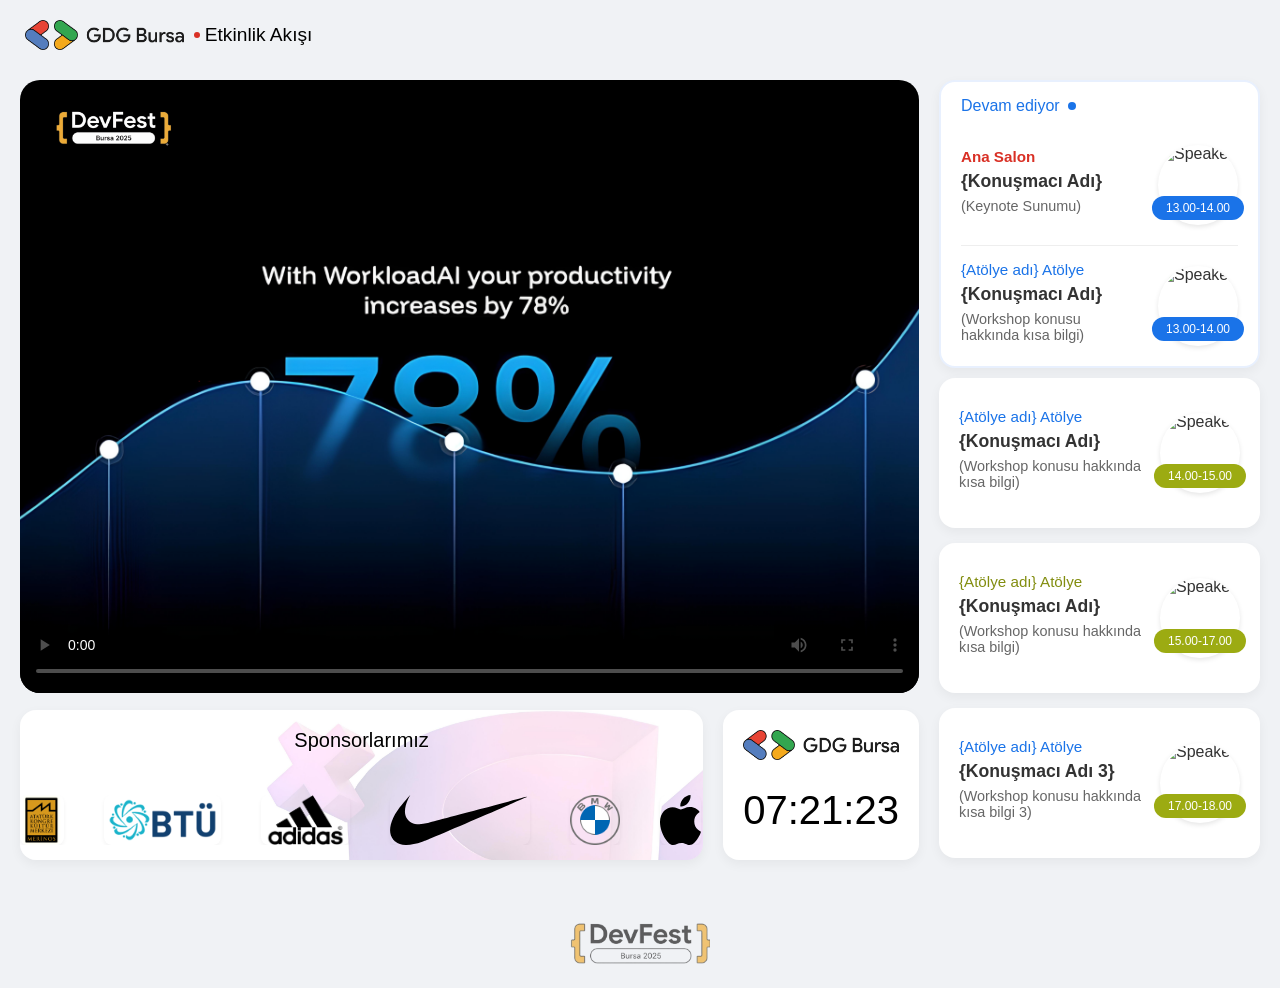
==== frontend/index.html @ c72bbcfe "rate limiter eklendi" ====
<!DOCTYPE html>
<html lang="tr">
<head>
    <meta charset="UTF-8">
    <meta name="viewport" content="width=device-width, initial-scale=1.0">
    <title>DevFest Bursa Dashboard 2025 - Mobil Optimize</title>
    
    <style>
        /* =======================================================
           1. GENEL STİLLER (RESET & FONT)
           ======================================================= */
        * {
            box-sizing: border-box;
            margin: 0;
            padding: 0;
        }

        body {
            background-color: #f0f2f5;
            /* Google Fontlarına benzeyen bir yığın */
            font-family: 'Google Sans', 'Product Sans', 'Roboto', sans-serif; 
            color: #333;
            padding: 20px;
            display: flex;
            justify-content: center;
        }

        .dashboard-container {
            width: 100%;
            max-width: 1400px;
            display: flex;
            flex-direction: column;
            gap: 20px;
        }

        .card {
            background-color: #ffffff;
            border-radius: 16px;
            padding: 20px;
            box-shadow: 0 4px 12px rgba(0, 0, 0, 0.05);
        }

        /* =======================================================
           2. MOBİL BAŞLIK VE ALT BİLGİ 
           ======================================================= */
        .mobile-header, .mobile-footer {
            /* MASAÜSTÜ GÖRÜNÜMDE GİZLİ (Varsayılan Kural) */
            display: none; 
            padding: 0 5px; 
            width: 100%;
        }

        .mobile-header {
            display: flex;
            align-items: center;
            gap: 10px;
            margin-bottom: -10px; 
        }

        .mobile-header-logo {
            height: 30px; 
            width: auto;
            object-fit: contain;
        }
        
        /* Mobil başlık metin stili (Font kalınlığı 500) */
        .mobile-header-text {
            display: flex; 
            align-items: center;
            font-size: 1.2rem; 
            font-weight: 500;
            color: #000;
            margin: 0;
            gap: 5px; 
        }

        .mobile-footer {
            display: flex;
            justify-content: center;
            padding-top: 15px;
        }

        .mobile-footer img {
            height: 50px; 
            width: auto;
            object-fit: contain;
            opacity: 0.7; 
        }

        /* =======================================================
           3. ANA YAPI (GRID) - MASAÜSTÜ
           ======================================================= */
        .top-section {
            grid-template-columns: 2.8fr 1fr; 
            display: grid;
            gap: 20px;
            height: auto;
            align-items: flex-start;
            /* MASAÜSTÜ BOŞLUK (Önceki istek) */
            margin-top: 20px; 
        }

        /* =======================================================
           4. VİDEO BÖLÜMÜ
           ======================================================= */
        .main-video-card {
            background-color: #000;
            border-radius: 20px;
            overflow: hidden;
            position: relative;
            display: flex;
            flex-direction: column;
            height: 613px; 
            max-height: 700px; 
            
            grid-column: 1 / 2;
            grid-row: 1 / 2;
        }

        .devfest-logo-overlay {
            position: absolute;
            top: 25px;
            left: 30px;
            z-index: 10;
        }

        .devfest-logo-overlay img {
            height: 45px;
            width: auto;
            object-fit: contain;
        }

        .video-player-wrapper {
            width: 100%;
            height: 100%;
            background: #000;
            display: flex;
            align-items: center;
            justify-content: center;
        }

        .styled-video-player {
            width: 100%;
            height: 100%;
            object-fit: contain;
        }

        /* =======================================================
           5. SİDEBAR (OTURUMLAR)
           ======================================================= */
        .sidebar {
            display: flex;
            flex-direction: column;
            gap: 10px;
            height: auto;
            width: 100%;
            overflow: visible; 
            grid-row: 1 / 3; 
            grid-column: 2 / 3;
        }

        /* Durum Başlığı ve Animasyon */
        .status-header {
            display: flex;
            align-items: center;
            gap: 8px;
            color: #1a73e8;
            font-weight: 500;
            padding: 15px 20px 10px 20px;
            flex-shrink: 0;
            margin-bottom: 0;
        }
        .status-dot {
            width: 8px;
            height: 8px;
            background-color: #1a73e8;
            border-radius: 50%;
        }
        .pulse-animation {
            animation: pulse-fade 2s infinite ease-in-out;
        }
        @keyframes pulse-fade {
            0% { opacity: 1; transform: scale(1); }
            50% { opacity: 0.3; transform: scale(0.85); }
            100% { opacity: 1; transform: scale(1); }
        }
        
        .mobile-status-dot {
            background-color: #d93025; 
        }
        .mobile-header .status-dot {
            width: 6px;
            height: 6px;
        }


        .active-sessions-box {
            padding: 0;
            display: flex;
            flex-direction: column;
            border: 2px solid #e8f0fe;
        }

        .card-divider {
            border: none;
            border-top: 1px solid #eee;
            margin: 0 20px;
        }

        .scrollable-list {
            display: flex;
            flex-direction: column;
            gap: 15px;
            overflow-y: visible; 
            padding-right: 0;
            flex-grow: 1;
            align-items: flex-start;
            padding-bottom: 25px; 
        }

        .side-card {
            position: relative;
            display: flex;
            align-items: center;
            justify-content: space-between;
            padding: 20px;
            min-height: 150px; 
            width: 100%;
        }

        .active-sessions-box .side-card {
            box-shadow: none;
            background: transparent;
            border-radius: 0;
            border: none;
            min-height: 120px; 
            padding: 10px 20px; 
        }

        .card.side-card {
            box-shadow: 0 4px 12px rgba(0, 0, 0, 0.05);
        }

        .card-info {
            display: flex;
            flex-direction: column;
            gap: 4px;
            flex-grow: 1;
            padding-right: 15px;
        }

        .meta-tag {
            font-size: 0.95rem;
            color: #1a73e8;
        }
        .meta-tag.active-tag {
            color: #828d0f;
        }

        /* Konuşmacı başlığı h4 stili (Önceki istek) */
        .side-card h4 {
            font-size: 1.1rem; 
            font-weight: 600;
            margin: 2px 0;
        }
        .desc {
            font-size: 0.9rem;
            color: #666;
            margin-bottom: 8px;
        }

        .speaker-area {
            display: flex;
            flex-direction: column;
            align-items: center;
            position: relative;
            flex-shrink: 0;
        }

        .speaker-img {
            width: 80px; 
            height: 80px; 
            border-radius: 50%;
            object-fit: cover;
            box-shadow: 0 2px 5px rgba(0, 0, 0, 0.1);
            margin-bottom: 0;
        }

        .time-btn {
            border: none;
            padding: 5px 14px;
            border-radius: 20px;
            font-size: 0.75rem;
            font-weight: 500;
            color: white;
            cursor: pointer;
            white-space: nowrap;
            position: absolute;
            bottom: 5px;
            left: 50%;
            transform: translateX(-50%);
            z-index: 5;
        }
        .blue-btn {
            background-color: #1a73e8;
        }
        .olive-btn {
            background-color: #9cab12;
        }


        /* =======================================================
           6. SPONSORLAR VE ORGANİZATÖR BÖLÜMÜ
           ======================================================= */
        .sponsors-group {
            grid-column: 1 / 2; 
            grid-row: 2 / 3; 
            display: grid;
            grid-template-columns: 4fr 1fr; 
            gap: 20px;
            margin-top: -26px; 
        }

        .sponsors-card, .organizer-card {
            display: flex;
            flex-direction: column;
            justify-content: space-between; 
            align-items: center;
            padding-top: 20px; 
            padding-bottom: 20px;
        }
        
        .sponsors-card {
            overflow: hidden;
            padding: 15px 0; 
            background-image: url('sponsor-bg.jpeg'); 
            background-size: cover;
            background-position: center;
            background-repeat: no-repeat;
            background-color: transparent; 
        }

        .sponsors-card h3 {
            font-weight: 500;
            font-style: normal;
            font-size: 20px; 
            line-height: 100%;
            text-align: center;
            color: #000; 
            margin-bottom: 10px; 
            padding-top: 5px; 
            text-shadow: 0 1px 2px rgba(255, 255, 255, 0.7); 
        }
        
        .slider-container {
            width: 100%;
            overflow: hidden;
            position: relative;
        }

        .slider-track {
            display: flex;
            width: max-content;
            gap: 40px; 
            animation: scroll 30s linear infinite;
        }

        .slider-track:hover {
            animation-play-state: paused;
        }

        .slide {
            display: flex;
            align-items: center;
            justify-content: center;
        }

        .slide img {
            height: 50px; 
            width: auto;
            object-fit: contain;
            border-radius: 8px;
            box-shadow: 0 2px 4px rgba(0, 0, 0, 0.05);
        }

        @keyframes scroll {
            0% { transform: translateX(0); }
            100% { transform: translateX(-50%); }
        }
        
        .organizer-card {
            padding: 10px 20px; 
        }
        
        .organizer-card img {
            max-width: 100%;
            height: auto;
            max-height: 50px; 
            object-fit: contain;
            margin: 10px 0; 
        }

        .current-time {
            font-family: 'Google Sans', 'Product Sans', 'Roboto', sans-serif;
            font-size: 2.5rem; 
            font-weight: 500; 
            color: #000; 
            line-height: 1.5; 
            margin: 10px 0; 
        }

        .bottom-section { display: none; }
        .empty-placeholder { display: none; }


        /* =======================================================
           7. RESPONSIVE TASARIM (1024px Altı)
           ======================================================= */
        @media (max-width: 1024px) {
            .dashboard-container {
                /* Yan boşlukları küçült */
                padding: 10px; 
                gap: 15px;
            }

            /* MOBİL BAŞLIK VE ALT BİLGİYİ GÖSTER */
            .mobile-header, .mobile-footer {
                display: flex;
            }
            .mobile-header {
                /* Üst boşluğu düzelt */
                margin-top: 0; 
                margin-bottom: 5px;
                padding: 0 10px;
            }
            .mobile-footer {
                 padding: 15px 10px 0 10px;
            }

            /* ANA BÖLÜMLERİ YÖNET */
            .top-section {
                grid-template-columns: 1fr; 
                height: auto;
                gap: 15px;
                /* Mobil görünümde üst boşluğu sıfırlar */
                margin-top: 0; 
            }

            /* VİDEO KARTINI GİZLE */
            .main-video-card {
                display: none; 
            }

            .sidebar {
                grid-row: auto; 
                grid-column: auto;
                width: 100%; 
            }

            /* SPONSOR GRUBU KARTINI GİZLE */
            .sponsors-group {
                display: none; 
            }
            
            /* Oturum kartları içindeki paddingleri biraz azaltılabilir */
            .active-sessions-box .side-card {
                padding: 10px 15px;
            }
            .side-card {
                padding: 15px;
                min-height: 100px;
            }
            /* KONUŞMACI FOTOĞRAFI BOYUTU (Önceki istek) */
            .speaker-img {
                width: 70px; /* 70px olarak ayarlandı */
                height: 70px;
            }
            .time-btn {
                padding: 4px 10px;
                font-size: 0.7rem;
            }
        }
    </style>
</head>
<body>
    <div class="dashboard-container">
        
        <header class="mobile-header">
            <img src="gdg-logo.png" alt="GDG Bursa Logo" class="mobile-header-logo">
            
            <div class="mobile-header-text">
                <div class="status-dot pulse-animation mobile-status-dot"></div>
                Etkinlik Akışı
            </div>
        </header>

        <div class="top-section">
            
            <main class="main-video-card">
                <div class="devfest-logo-overlay">
                    <img src="devfest-icon.png" alt="DevFest Bursa Logo" />
                </div>
                <div class="video-player-wrapper">
                    <video controls class="styled-video-player" poster="arkaplan.png">
                        <source src="movie.mp4" type="video/mp4">
                        Tarayıcınız video etiketini desteklemiyor.
                    </video>
                </div>
            </main>

            <aside class="sidebar">
                
                <div class="card active-sessions-box">
                    
                    <div class="status-header">
                        Devam ediyor <div class="status-dot pulse-animation"></div>
                    </div>

                    <div class="side-card active-session">
                        <div class="card-info">
                            <span class="meta-tag" style="color:#d93025; font-weight:bold;">Ana Salon</span>
                            <h4>{Konuşmacı Adı}</h4>
                            <p class="desc">(Keynote Sunumu)</p>
                        </div>
                        <div class="speaker-area">
                            <img src="https://fotolifeakademi.com/uploads/2023/11/telefonla-biyometrik-fotograf-nasil-cekilir.jpeg" alt="Speaker" class="speaker-img">
                            <button class="time-btn blue-btn">13.00-14.00</button>
                        </div>
                    </div>

                    <hr class="card-divider">

                    <div class="side-card active-session">
                        <div class="card-info">
                            <span class="meta-tag">{Atölye adı} Atölye</span>
                            <h4>{Konuşmacı Adı}</h4>
                            <p class="desc">(Workshop konusu hakkında kısa bilgi)</p>
                        </div>
                        <div class="speaker-area">
                            <img src="https://fotolifeakademi.com/uploads/2023/11/telefonla-biyometrik-fotograf-nasil-cekilir.jpeg" alt="Speaker" class="speaker-img">
                            <button class="time-btn blue-btn">13.00-14.00</button>
                        </div>
                    </div>
                </div>

                <div class="scrollable-list">
                    
                    <div class="card side-card">
                        <div class="card-info">
                            <span class="meta-tag">{Atölye adı} Atölye</span>
                            <h4>{Konuşmacı Adı}</h4>
                            <p class="desc">(Workshop konusu hakkında kısa bilgi)</p>
                        </div>
                        <div class="speaker-area">
                            <img src="https://fotolifeakademi.com/uploads/2023/11/telefonla-biyometrik-fotograf-nasil-cekilir.jpeg" alt="Speaker" class="speaker-img">
                            <button class="time-btn olive-btn">14.00-15.00</button>
                        </div>
                    </div>

                     <div class="card side-card">
                        <div class="card-info">
                            <span class="meta-tag active-tag">{Atölye adı} Atölye</span>
                            <h4>{Konuşmacı Adı}</h4>
                            <p class="desc">(Workshop konusu hakkında kısa bilgi)</p>
                        </div>
                         <div class="speaker-area">
                            <img src="https://fotolifeakademi.com/uploads/2023/11/telefonla-biyometrik-fotograf-nasil-cekilir.jpeg" alt="Speaker" class="speaker-img">
                            <button class="time-btn olive-btn">15.00-17.00</button>
                        </div>
                    </div>

                     <div class="card side-card">
                        <div class="card-info">
                            <span class="meta-tag">{Atölye adı} Atölye</span>
                            <h4>{Konuşmacı Adı 3}</h4>
                            <p class="desc">(Workshop konusu hakkında kısa bilgi 3)</p>
                        </div>
                         <div class="speaker-area">
                            <img src="https://fotolifeakademi.com/uploads/2023/11/telefonla-biyometrik-fotograf-nasil-cekilir.jpeg" alt="Speaker" class="speaker-img">
                            <button class="time-btn olive-btn">17.00-18.00</button>
                        </div>
                    </div>

                </div>
            </aside>
            
            <div class="sponsors-group">
                
                <div class="card sponsors-card">
                    <h3>Sponsorlarımız</h3>
                    
                    <div class="slider-container">
                        <div class="slider-track">
                            <div class="slide"><img src="merinos.png" alt="Sponsor 1"></div>
                            <div class="slide"><img src="btu.png" alt="Sponsor 2"></div>
                            <div class="slide"><img src="adidas.webp" alt="Sponsor 3"></div>
                            <div class="slide"><img src="nike.svg" alt="Sponsor 4"></div>
                            <div class="slide"><img src="bmw.png" alt="Sponsor 5"></div>
                            <div class="slide"><img src="apple.svg" alt="Sponsor 6"></div>

                            <div class="slide"><img src="merinos.png" alt="Sponsor 1"></div>
                            <div class="slide"><img src="btu.png" alt="Sponsor 2"></div>
                            <div class="slide"><img src="adidas.webp" alt="Sponsor 3"></div>
                            <div class="slide"><img src="nike.svg" alt="Sponsor 4"></div>
                            <div class="slide"><img src="bmw.png" alt="Sponsor 5"></div>
                            <div class="slide"><img src="apple.svg" alt="Sponsor 6"></div>
                        </div>
                    </div>
                </div>
                
                <div class="card organizer-card">
                    <img src="gdg-logo.png" alt="GDG Bursa Logo">
                    
                    <span id="currentTime" class="current-time"></span> 
                </div>
            </div>
            
        </div>
        
        <footer class="mobile-footer">
             <img src="devfest-siyah.png" alt="DevFest Logo">
        </footer>
        
    </div>

    <script>
        // 🕰️ Anlık Saati Güncelleyen Fonksiyon
        function updateTime() {
            const now = new Date();
            const hours = String(now.getHours()).padStart(2, '0');
            const minutes = String(now.getMinutes()).padStart(2, '0');
            const seconds = String(now.getSeconds()).padStart(2, '0');
            
            const timeString = `${hours}:${minutes}:${seconds}`;
            
            const timeElement = document.getElementById('currentTime');
            if (timeElement) {
                timeElement.textContent = timeString;
            }
        }
        
        document.addEventListener('DOMContentLoaded', () => {
            console.log('DevFest 2025 Paneli Mobil Başlık ve Alt Bilgi ile Güncellendi.');
            
            const videoPlayer = document.querySelector('.styled-video-player');

            if (videoPlayer) {
                videoPlayer.addEventListener('play', () => {
                    console.log('Video oynatılıyor.');
                });

                videoPlayer.addEventListener('pause', () => {
                    console.log('Video duraklatıldı.');
                });
            }

            // 🕰️ Saati Başlat
            updateTime(); 
            setInterval(updateTime, 1000); 
        });
    </script>
</body>
</html>
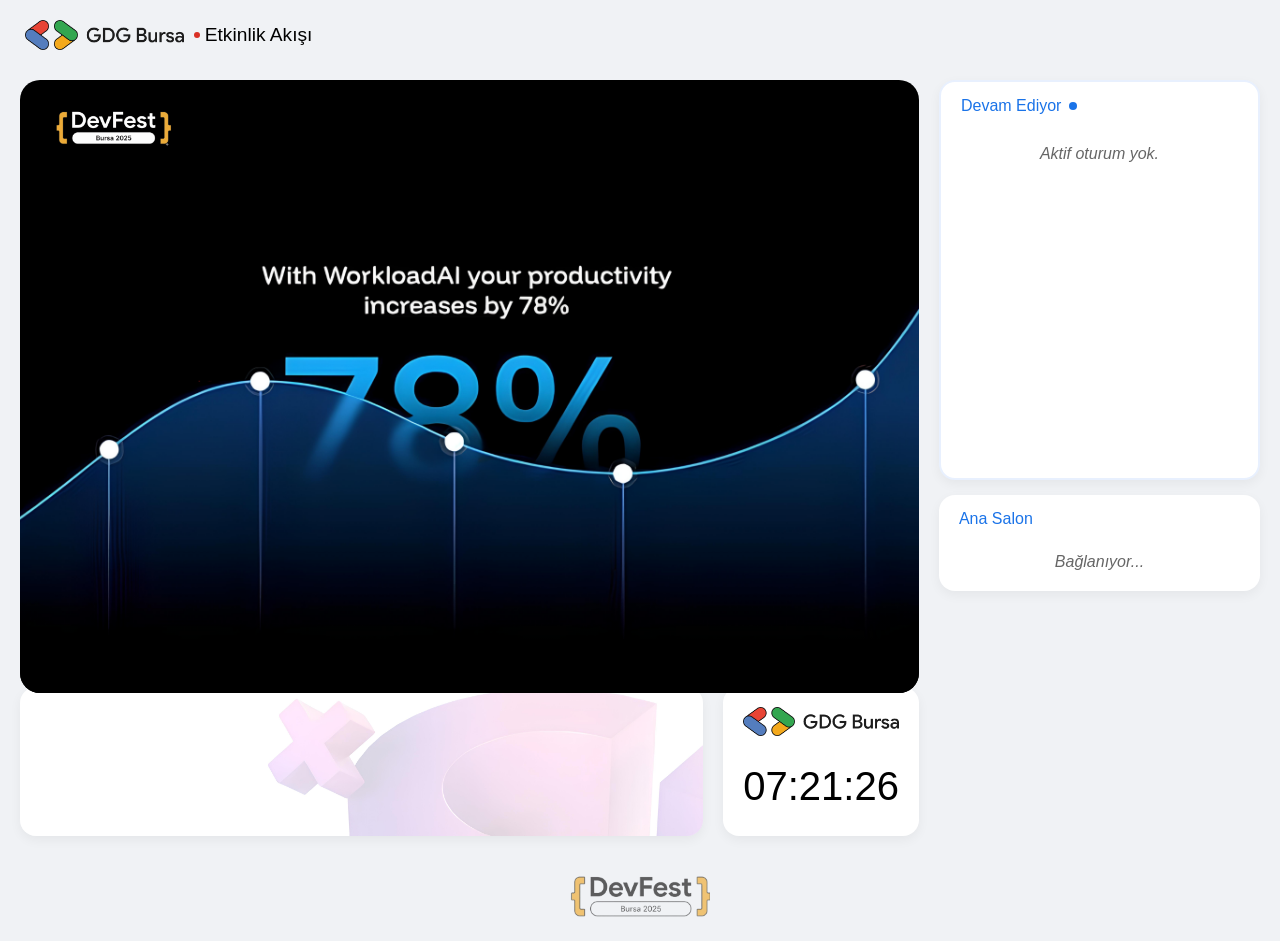
==== commit f3526b52: "çok başarılı bulmadığım AI tarafından yazılmış bir documantation dosyası var değişecek ama şimdilik " ====
--- a/frontend/index.html
+++ b/frontend/index.html
@@ -1,10 +1,11 @@
 <!DOCTYPE html>
 <html lang="tr">
+
 <head>
     <meta charset="UTF-8">
     <meta name="viewport" content="width=device-width, initial-scale=1.0">
-    <title>DevFest Bursa Dashboard 2025 - Mobil Optimize</title>
-    
+    <title>DevFest Bursa Dashboard 2025 - Live</title>
+
     <style>
         /* =======================================================
            1. GENEL STİLLER (RESET & FONT)
@@ -17,8 +18,7 @@
 
         body {
             background-color: #f0f2f5;
-            /* Google Fontlarına benzeyen bir yığın */
-            font-family: 'Google Sans', 'Product Sans', 'Roboto', sans-serif; 
+            font-family: 'Google Sans', 'Product Sans', 'Roboto', sans-serif;
             color: #333;
             padding: 20px;
             display: flex;
@@ -43,10 +43,10 @@
         /* =======================================================
            2. MOBİL BAŞLIK VE ALT BİLGİ 
            ======================================================= */
-        .mobile-header, .mobile-footer {
-            /* MASAÜSTÜ GÖRÜNÜMDE GİZLİ (Varsayılan Kural) */
-            display: none; 
-            padding: 0 5px; 
+        .mobile-header,
+        .mobile-footer {
+            display: none;
+            padding: 0 5px;
             width: 100%;
         }
 
@@ -54,24 +54,23 @@
             display: flex;
             align-items: center;
             gap: 10px;
-            margin-bottom: -10px; 
+            margin-bottom: -10px;
         }
 
         .mobile-header-logo {
-            height: 30px; 
+            height: 30px;
             width: auto;
             object-fit: contain;
         }
-        
-        /* Mobil başlık metin stili (Font kalınlığı 500) */
+
         .mobile-header-text {
-            display: flex; 
+            display: flex;
             align-items: center;
-            font-size: 1.2rem; 
+            font-size: 1.2rem;
             font-weight: 500;
             color: #000;
             margin: 0;
-            gap: 5px; 
+            gap: 5px;
         }
 
         .mobile-footer {
@@ -81,23 +80,22 @@
         }
 
         .mobile-footer img {
-            height: 50px; 
+            height: 50px;
             width: auto;
             object-fit: contain;
-            opacity: 0.7; 
+            opacity: 0.7;
         }
 
         /* =======================================================
            3. ANA YAPI (GRID) - MASAÜSTÜ
            ======================================================= */
         .top-section {
-            grid-template-columns: 2.8fr 1fr; 
+            grid-template-columns: 2.8fr 1fr;
             display: grid;
             gap: 20px;
             height: auto;
             align-items: flex-start;
-            /* MASAÜSTÜ BOŞLUK (Önceki istek) */
-            margin-top: 20px; 
+            margin-top: 20px;
         }
 
         /* =======================================================
@@ -110,9 +108,8 @@
             position: relative;
             display: flex;
             flex-direction: column;
-            height: 613px; 
-            max-height: 700px; 
-            
+            height: 613px;
+            max-height: 700px;
             grid-column: 1 / 2;
             grid-row: 1 / 2;
         }
@@ -151,15 +148,51 @@
         .sidebar {
             display: flex;
             flex-direction: column;
-            gap: 10px;
+            gap: 15px;
+            /* Kartlar arası boşluk */
             height: auto;
             width: 100%;
-            overflow: visible; 
-            grid-row: 1 / 3; 
+            overflow: visible;
+            grid-row: 1 / 3;
             grid-column: 2 / 3;
         }
 
-        /* Durum Başlığı ve Animasyon */
+        /* --- Animasyonlar --- */
+        /* İlk Yükleme Animasyonu */
+        .fade-in {
+            animation: fadeIn 0.5s ease-in-out;
+        }
+
+        @keyframes fadeIn {
+            from {
+                opacity: 0;
+                transform: translateY(10px);
+            }
+
+            to {
+                opacity: 1;
+                transform: translateY(0);
+            }
+        }
+
+        /* Liste Geçiş Animasyonları */
+        .slide-out-right {
+            opacity: 0;
+            transform: translateX(30px);
+            transition: all 0.5s ease-in-out;
+        }
+
+        .slide-in-start {
+            opacity: 0;
+            transform: translateX(30px);
+        }
+
+        .slide-in-end {
+            opacity: 1;
+            transform: translateX(0);
+            transition: all 0.5s ease-in-out;
+        }
+
         .status-header {
             display: flex;
             align-items: center;
@@ -169,36 +202,70 @@
             padding: 15px 20px 10px 20px;
             flex-shrink: 0;
             margin-bottom: 0;
-        }
+            transition: color 0.3s;
+        }
+
+        .status-header.upcoming-mode {
+            color: #1a73e8;
+            /* Mavi kalabilir veya turuncu yapılabilir */
+        }
+
         .status-dot {
             width: 8px;
             height: 8px;
             background-color: #1a73e8;
             border-radius: 50%;
         }
+
+        .status-dot.upcoming-dot {
+            background-color: #e37400;
+        }
+
         .pulse-animation {
             animation: pulse-fade 2s infinite ease-in-out;
         }
+
         @keyframes pulse-fade {
-            0% { opacity: 1; transform: scale(1); }
-            50% { opacity: 0.3; transform: scale(0.85); }
-            100% { opacity: 1; transform: scale(1); }
-        }
-        
+            0% {
+                opacity: 1;
+                transform: scale(1);
+            }
+
+            50% {
+                opacity: 0.3;
+                transform: scale(0.85);
+            }
+
+            100% {
+                opacity: 1;
+                transform: scale(1);
+            }
+        }
+
         .mobile-status-dot {
-            background-color: #d93025; 
-        }
+            background-color: #d93025;
+        }
+
         .mobile-header .status-dot {
             width: 6px;
             height: 6px;
         }
 
-
-        .active-sessions-box {
+        /* Dinamik Liste Kutusu */
+        .dynamic-sessions-box {
             padding: 0;
             display: flex;
             flex-direction: column;
             border: 2px solid #e8f0fe;
+            min-height: 400px;
+            transition: border-color 0.3s;
+            overflow: hidden;
+            /* Animasyon sırasında taşmaları gizle */
+        }
+
+        .dynamic-sessions-box.upcoming-mode {
+            border-color: #e8f0fe;
+            /* Renk sabit kalsın veya değişsin */
         }
 
         .card-divider {
@@ -207,15 +274,29 @@
             margin: 0 20px;
         }
 
-        .scrollable-list {
+        /* Sabit Ana Sahne Kartı - BEYAZ TASARIM (Eski Stil) */
+        .main-hall-card {
+            /* Standart .card özelliklerini miras alır, ekstra border yok */
+            padding: 0;
             display: flex;
             flex-direction: column;
-            gap: 15px;
-            overflow-y: visible; 
-            padding-right: 0;
-            flex-grow: 1;
-            align-items: flex-start;
-            padding-bottom: 25px; 
+            border: none;
+            /* Kırmızı border kaldırıldı */
+        }
+
+        .main-hall-header {
+            /* Başlık stili diğer kartlara benzetildi */
+            padding: 15px 20px 5px 20px;
+            font-size: 1rem;
+            font-weight: 500;
+            color: #1a73e8;
+            /* Mavi ton */
+            display: flex;
+            align-items: center;
+            gap: 8px;
+            background-color: transparent;
+            /* Arka plan kaldırıldı */
+            border: none;
         }
 
         .side-card {
@@ -223,22 +304,17 @@
             display: flex;
             align-items: center;
             justify-content: space-between;
-            padding: 20px;
-            min-height: 150px; 
+            padding: 15px 20px;
             width: 100%;
         }
 
-        .active-sessions-box .side-card {
+        /* Dinamik liste içindeki kartlar */
+        .dynamic-sessions-box .side-card {
             box-shadow: none;
             background: transparent;
             border-radius: 0;
             border: none;
-            min-height: 120px; 
-            padding: 10px 20px; 
-        }
-
-        .card.side-card {
-            box-shadow: 0 4px 12px rgba(0, 0, 0, 0.05);
+            min-height: 100px;
         }
 
         .card-info {
@@ -250,23 +326,30 @@
         }
 
         .meta-tag {
-            font-size: 0.95rem;
+            font-size: 0.9rem;
             color: #1a73e8;
-        }
+            font-weight: 600;
+        }
+
         .meta-tag.active-tag {
-            color: #828d0f;
-        }
-
-        /* Konuşmacı başlığı h4 stili (Önceki istek) */
+            color: #1a73e8;
+        }
+
         .side-card h4 {
-            font-size: 1.1rem; 
+            font-size: 1.05rem;
             font-weight: 600;
             margin: 2px 0;
-        }
+            line-height: 1.3;
+        }
+
         .desc {
-            font-size: 0.9rem;
+            font-size: 0.85rem;
             color: #666;
-            margin-bottom: 8px;
+            margin-bottom: 5px;
+            display: -webkit-box;
+            -webkit-line-clamp: 2;
+            -webkit-box-orient: vertical;
+            overflow: hidden;
         }
 
         .speaker-area {
@@ -278,80 +361,82 @@
         }
 
         .speaker-img {
-            width: 80px; 
-            height: 80px; 
+            width: 70px;
+            height: 70px;
             border-radius: 50%;
             object-fit: cover;
             box-shadow: 0 2px 5px rgba(0, 0, 0, 0.1);
             margin-bottom: 0;
+            background-color: #eee;
         }
 
         .time-btn {
             border: none;
-            padding: 5px 14px;
+            padding: 4px 10px;
             border-radius: 20px;
-            font-size: 0.75rem;
+            font-size: 0.7rem;
             font-weight: 500;
             color: white;
-            cursor: pointer;
+            cursor: default;
             white-space: nowrap;
             position: absolute;
-            bottom: 5px;
+            bottom: -5px;
             left: 50%;
             transform: translateX(-50%);
             z-index: 5;
-        }
+            box-shadow: 0 2px 4px rgba(0, 0, 0, 0.2);
+        }
+
         .blue-btn {
             background-color: #1a73e8;
         }
+
         .olive-btn {
             background-color: #9cab12;
-        }
+            /* Zeytin yeşili/Sarımsı */
+        }
+
+        /* Ana Sahne butonu da mavi olsun istiyorsanız blue-btn kullanın, 
+           ayırt edici olsun derseniz farklı bir renk. */
 
 
         /* =======================================================
            6. SPONSORLAR VE ORGANİZATÖR BÖLÜMÜ
            ======================================================= */
         .sponsors-group {
-            grid-column: 1 / 2; 
-            grid-row: 2 / 3; 
+            grid-column: 1 / 2;
+            grid-row: 2 / 3;
             display: grid;
-            grid-template-columns: 4fr 1fr; 
+            grid-template-columns: 4fr 1fr;
             gap: 20px;
-            margin-top: -26px; 
-        }
-
-        .sponsors-card, .organizer-card {
+            margin-top: -26px;
+        }
+
+        .sponsors-card,
+        .organizer-card {
             display: flex;
             flex-direction: column;
-            justify-content: space-between; 
+            justify-content: space-between;
             align-items: center;
-            padding-top: 20px; 
+            padding-top: 20px;
             padding-bottom: 20px;
         }
-        
+
         .sponsors-card {
             overflow: hidden;
-            padding: 15px 0; 
-            background-image: url('sponsor-bg.jpeg'); 
+            padding: 0;
+            background-image: url('sponsor-bg.jpeg');
             background-size: cover;
             background-position: center;
             background-repeat: no-repeat;
-            background-color: transparent; 
-        }
-
-        .sponsors-card h3 {
-            font-weight: 500;
-            font-style: normal;
-            font-size: 20px; 
-            line-height: 100%;
-            text-align: center;
-            color: #000; 
-            margin-bottom: 10px; 
-            padding-top: 5px; 
-            text-shadow: 0 1px 2px rgba(255, 255, 255, 0.7); 
-        }
-        
+            background-color: transparent;
+            display: flex;
+            align-items: center;
+            justify-content: center;
+        }
+
+
+
         .slider-container {
             width: 100%;
             overflow: hidden;
@@ -361,7 +446,7 @@
         .slider-track {
             display: flex;
             width: max-content;
-            gap: 40px; 
+            gap: 40px;
             animation: scroll 30s linear infinite;
         }
 
@@ -376,7 +461,7 @@
         }
 
         .slide img {
-            height: 50px; 
+            height: 85px;
             width: auto;
             object-fit: contain;
             border-radius: 8px;
@@ -384,110 +469,98 @@
         }
 
         @keyframes scroll {
-            0% { transform: translateX(0); }
-            100% { transform: translateX(-50%); }
-        }
-        
+            0% {
+                transform: translateX(0);
+            }
+
+            100% {
+                transform: translateX(-50%);
+            }
+        }
+
         .organizer-card {
-            padding: 10px 20px; 
-        }
-        
+            padding: 10px 20px;
+        }
+
         .organizer-card img {
             max-width: 100%;
             height: auto;
-            max-height: 50px; 
+            max-height: 50px;
             object-fit: contain;
-            margin: 10px 0; 
+            margin: 10px 0;
         }
 
         .current-time {
             font-family: 'Google Sans', 'Product Sans', 'Roboto', sans-serif;
-            font-size: 2.5rem; 
-            font-weight: 500; 
-            color: #000; 
-            line-height: 1.5; 
-            margin: 10px 0; 
-        }
-
-        .bottom-section { display: none; }
-        .empty-placeholder { display: none; }
-
+            font-size: 2.5rem;
+            font-weight: 500;
+            color: #000;
+            line-height: 1.5;
+            margin: 10px 0;
+        }
+
+        .empty-message {
+            padding: 20px;
+            color: #666;
+            text-align: center;
+            width: 100%;
+            font-style: italic;
+        }
 
         /* =======================================================
            7. RESPONSIVE TASARIM (1024px Altı)
            ======================================================= */
         @media (max-width: 1024px) {
             .dashboard-container {
-                /* Yan boşlukları küçült */
-                padding: 10px; 
+                padding: 10px;
                 gap: 15px;
             }
 
-            /* MOBİL BAŞLIK VE ALT BİLGİYİ GÖSTER */
-            .mobile-header, .mobile-footer {
+            .mobile-header,
+            .mobile-footer {
                 display: flex;
             }
+
             .mobile-header {
-                /* Üst boşluğu düzelt */
-                margin-top: 0; 
+                margin-top: 0;
                 margin-bottom: 5px;
                 padding: 0 10px;
             }
+
             .mobile-footer {
-                 padding: 15px 10px 0 10px;
-            }
-
-            /* ANA BÖLÜMLERİ YÖNET */
+                padding: 15px 10px 0 10px;
+            }
+
             .top-section {
-                grid-template-columns: 1fr; 
+                grid-template-columns: 1fr;
                 height: auto;
                 gap: 15px;
-                /* Mobil görünümde üst boşluğu sıfırlar */
-                margin-top: 0; 
-            }
-
-            /* VİDEO KARTINI GİZLE */
+                margin-top: 0;
+            }
+
             .main-video-card {
-                display: none; 
+                display: none;
             }
 
             .sidebar {
-                grid-row: auto; 
+                grid-row: auto;
                 grid-column: auto;
-                width: 100%; 
-            }
-
-            /* SPONSOR GRUBU KARTINI GİZLE */
+                width: 100%;
+            }
+
             .sponsors-group {
-                display: none; 
-            }
-            
-            /* Oturum kartları içindeki paddingleri biraz azaltılabilir */
-            .active-sessions-box .side-card {
-                padding: 10px 15px;
-            }
-            .side-card {
-                padding: 15px;
-                min-height: 100px;
-            }
-            /* KONUŞMACI FOTOĞRAFI BOYUTU (Önceki istek) */
-            .speaker-img {
-                width: 70px; /* 70px olarak ayarlandı */
-                height: 70px;
-            }
-            .time-btn {
-                padding: 4px 10px;
-                font-size: 0.7rem;
+                display: none;
             }
         }
     </style>
 </head>
+
 <body>
     <div class="dashboard-container">
-        
+
         <header class="mobile-header">
             <img src="gdg-logo.png" alt="GDG Bursa Logo" class="mobile-header-logo">
-            
+
             <div class="mobile-header-text">
                 <div class="status-dot pulse-animation mobile-status-dot"></div>
                 Etkinlik Akışı
@@ -495,169 +568,409 @@
         </header>
 
         <div class="top-section">
-            
+
+            <!-- Video Alanı -->
             <main class="main-video-card">
                 <div class="devfest-logo-overlay">
                     <img src="devfest-icon.png" alt="DevFest Bursa Logo" />
                 </div>
                 <div class="video-player-wrapper">
-                    <video controls class="styled-video-player" poster="arkaplan.png">
-                        <source src="movie.mp4" type="video/mp4">
+                    <!-- Video kaynağı JS ile atanacak -->
+                    <video id="mainVideoPlayer" class="styled-video-player" poster="arkaplan.png" controls autoplay
+                        muted>
                         Tarayıcınız video etiketini desteklemiyor.
                     </video>
                 </div>
             </main>
 
+            <!-- Sağ Sidebar (Dinamik + Sabit) -->
             <aside class="sidebar">
-                
-                <div class="card active-sessions-box">
-                    
-                    <div class="status-header">
-                        Devam ediyor <div class="status-dot pulse-animation"></div>
+
+                <!-- 1. Bölüm: Dönen Dinamik Liste (Devam Edenler / Sırada) -->
+                <div class="card dynamic-sessions-box" id="dynamicBox">
+                    <div class="status-header" id="dynamicHeader">
+                        <span>Yükleniyor...</span>
+                        <div class="status-dot"></div>
                     </div>
 
-                    <div class="side-card active-session">
-                        <div class="card-info">
-                            <span class="meta-tag" style="color:#d93025; font-weight:bold;">Ana Salon</span>
-                            <h4>{Konuşmacı Adı}</h4>
-                            <p class="desc">(Keynote Sunumu)</p>
-                        </div>
-                        <div class="speaker-area">
-                            <img src="https://fotolifeakademi.com/uploads/2023/11/telefonla-biyometrik-fotograf-nasil-cekilir.jpeg" alt="Speaker" class="speaker-img">
-                            <button class="time-btn blue-btn">13.00-14.00</button>
-                        </div>
+                    <div id="dynamicListContainer">
+                        <div class="empty-message">Veri bekleniyor...</div>
                     </div>
-
-                    <hr class="card-divider">
-
-                    <div class="side-card active-session">
-                        <div class="card-info">
-                            <span class="meta-tag">{Atölye adı} Atölye</span>
-                            <h4>{Konuşmacı Adı}</h4>
-                            <p class="desc">(Workshop konusu hakkında kısa bilgi)</p>
-                        </div>
-                        <div class="speaker-area">
-                            <img src="https://fotolifeakademi.com/uploads/2023/11/telefonla-biyometrik-fotograf-nasil-cekilir.jpeg" alt="Speaker" class="speaker-img">
-                            <button class="time-btn blue-btn">13.00-14.00</button>
+                </div>
+
+                <!-- 2. Bölüm: Sabit Ana Sahne Kartı (Beyaz Tasarım) -->
+                <div class="card main-hall-card">
+                    <div class="main-hall-header">
+                        Ana Salon
+                    </div>
+                    <div id="mainHallContent">
+                        <div class="empty-message">Bağlanıyor...</div>
+                    </div>
+                </div>
+
+            </aside>
+
+            <!-- Sponsorlar ve Saat -->
+            <div class="sponsors-group">
+
+                <div class="card sponsors-card">
+
+
+                    <div class="slider-container">
+                        <!-- JS ile doldurulacak -->
+                        <div class="slider-track" id="sponsorTrack">
                         </div>
                     </div>
                 </div>
 
-                <div class="scrollable-list">
-                    
-                    <div class="card side-card">
+                <div class="card organizer-card">
+                    <img src="gdg-logo.png" alt="GDG Bursa Logo">
+                    <span id="currentTime" class="current-time"></span>
+                </div>
+            </div>
+
+        </div>
+
+        <footer class="mobile-footer">
+            <img src="devfest-siyah.png" alt="DevFest Logo">
+        </footer>
+
+    </div>
+
+    <script>
+        // API ve WebSocket Ayarları
+        const WS_BASE_URL = 'ws://localhost:2012';
+        const API_BASE_URL = 'http://localhost:2012';
+
+        let videoQueue = [];
+        let currentVideoIndex = 0;
+
+        // --- GLOBAL VERİ DEPOLARI ---
+        let store = {
+            activeSessions: [],
+            upcomingSessions: [],
+            mainHall: null
+        };
+
+        // --- GÖRÜNÜM KONTROLÜ ---
+        let rotationState = 'active';
+        const ROTATION_INTERVAL = 30000; // 30 Saniye
+
+        function getImageUrl(path) {
+            if (!path) return 'https://via.placeholder.com/150?text=GDG+Bursa';
+            if (path.startsWith('http')) return path;
+
+            let localPath = path;
+            localPath = localPath.replace('/punlic/', '/public/');
+            if (localPath.includes('/faciliators/')) {
+                localPath = localPath.replace('/faciliators/', '/faciliator/');
+            }
+            if (localPath.startsWith('/')) {
+                localPath = '.' + localPath;
+            }
+            return localPath;
+        }
+
+        function formatTime(isoString) {
+            if (!isoString) return "";
+            const date = new Date(isoString);
+            return date.toLocaleTimeString('tr-TR', { hour: '2-digit', minute: '2-digit' });
+        }
+
+        // ===================================================
+        // 1. WEBSOCKET BAĞLANTI YÖNETİCİSİ
+        // ===================================================
+        function connectWebSocket(endpoint, onMessageCallback) {
+            const wsUrl = `${WS_BASE_URL}${endpoint}`;
+            let socket = new WebSocket(wsUrl);
+
+            socket.onopen = () => console.log(`WS Bağlandı: ${endpoint}`);
+
+            socket.onmessage = (event) => {
+                try {
+                    const data = JSON.parse(event.data);
+                    onMessageCallback(data);
+                } catch (e) {
+                    console.error("WS JSON Parse Hatası:", e);
+                }
+            };
+
+            socket.onclose = () => {
+                console.warn(`WS Koptu: ${endpoint}. Tekrar deneniyor...`);
+                setTimeout(() => connectWebSocket(endpoint, onMessageCallback), 3000);
+            };
+
+            socket.onerror = (error) => {
+                console.error(`WS Hatası (${endpoint}):`, error);
+                socket.close();
+            };
+        }
+
+        // ===================================================
+        // 2. ANA SAHNE (SABİT KART) MANTIĞI
+        // ===================================================
+
+        let lastMainHallKey = null; // Durum değişikliğini takip etmek için
+
+        // Endpoint: /ws/1/current
+        function handleMainHallData(data) {
+            const container = document.getElementById('mainHallContent');
+            const slot = data.current_slot;
+
+            // 1. Benzersiz bir anahtar oluştur (ID'ye göre)
+            // Böylece sadece konuşmacı/oturum değiştiğinde render işlemi yaparız.
+            let currentKey = "";
+            if (slot) {
+                // Aktif slot varsa "active-ID" formatında key
+                currentKey = "active-" + slot.slot_id;
+            } else if (data.next_slot) {
+                // Sırada slot varsa "next-ID" formatında key
+                currentKey = "next-" + data.next_slot.slot_id;
+            } else {
+                // Hiçbir şey yoksa
+                currentKey = "empty";
+            }
+
+            // 2. Eğer içerik (key) aynıysa, DOM'u güncelleme. 
+            // Bu sayede animasyon (fade-in) tekrar tekrar çalışmaz.
+            if (currentKey === lastMainHallKey) return;
+
+            // Yeni durumu kaydet
+            lastMainHallKey = currentKey;
+
+            if (slot) {
+                const timeRange = `${formatTime(slot.slot_start)}-${formatTime(slot.slot_end)}`;
+
+                // Standart beyaz kart görünümü
+                container.innerHTML = `
+                    <div class="side-card fade-in">
                         <div class="card-info">
-                            <span class="meta-tag">{Atölye adı} Atölye</span>
-                            <h4>{Konuşmacı Adı}</h4>
-                            <p class="desc">(Workshop konusu hakkında kısa bilgi)</p>
+                            <span class="meta-tag" style="color:#1a73e8;">${data.workshop_name || 'Ana Salon'}</span>
+                            <h4>${slot.faciliator.name}</h4>
+                            <p class="desc">${slot.faciliator.topic || ''}</p>
                         </div>
                         <div class="speaker-area">
-                            <img src="https://fotolifeakademi.com/uploads/2023/11/telefonla-biyometrik-fotograf-nasil-cekilir.jpeg" alt="Speaker" class="speaker-img">
-                            <button class="time-btn olive-btn">14.00-15.00</button>
+                            <img src="${getImageUrl(slot.faciliator.photograph)}" class="speaker-img">
+                            <button class="time-btn blue-btn">${timeRange}</button>
                         </div>
                     </div>
-
-                     <div class="card side-card">
+                 `;
+            } else if (data.next_slot) {
+                container.innerHTML = `
+                    <div class="side-card fade-in">
                         <div class="card-info">
-                            <span class="meta-tag active-tag">{Atölye adı} Atölye</span>
-                            <h4>{Konuşmacı Adı}</h4>
-                            <p class="desc">(Workshop konusu hakkında kısa bilgi)</p>
+                             <span class="meta-tag" style="color:#666;">Şu an boş</span>
+                            <h4 style="color:#666;">Sırada: ${data.next_slot.faciliator.name}</h4>
+                            <p class="desc">${data.next_slot.faciliator.topic || ''}</p>
                         </div>
-                         <div class="speaker-area">
-                            <img src="https://fotolifeakademi.com/uploads/2023/11/telefonla-biyometrik-fotograf-nasil-cekilir.jpeg" alt="Speaker" class="speaker-img">
-                            <button class="time-btn olive-btn">15.00-17.00</button>
+                        <div class="speaker-area">
+                             <img src="${getImageUrl(data.next_slot.faciliator.photograph)}" class="speaker-img" style="filter:grayscale(100%);">
+                            <button class="time-btn olive-btn">${formatTime(data.next_slot.slot_start)}</button>
                         </div>
                     </div>
-
-                     <div class="card side-card">
-                        <div class="card-info">
-                            <span class="meta-tag">{Atölye adı} Atölye</span>
-                            <h4>{Konuşmacı Adı 3}</h4>
-                            <p class="desc">(Workshop konusu hakkında kısa bilgi 3)</p>
+                `;
+            } else {
+                container.innerHTML = '<div class="empty-message">Oturum bilgisi yok</div>';
+            }
+        }
+
+        // ===================================================
+        // 3. DİNAMİK LİSTE (ROTATION) MANTIĞI
+        // ===================================================
+
+        function handleActiveData(data) {
+            if (data.active_workshops) {
+                store.activeSessions = data.active_workshops;
+                // Veri geldiğinde eğer şu an bu moddaysak güncelle, 
+                // ama animasyonu bozmamak için rotationState'e güveniyoruz.
+                // Eğer liste boşsa ve yeni dolduysa çizilebilir.
+            }
+        }
+
+        function handleUpcomingData(data) {
+            if (data.upcoming_slots) {
+                store.upcomingSessions = data.upcoming_slots;
+            }
+        }
+
+        // Listeyi çizdiren fonksiyon (Animasyonsuz, sadece DOM basar)
+        function drawListToDOM() {
+            const container = document.getElementById('dynamicListContainer');
+            const headerBox = document.getElementById('dynamicBox');
+            const headerTitle = document.getElementById('dynamicHeader');
+
+            container.innerHTML = '';
+
+            if (rotationState === 'active') {
+                headerBox.classList.remove('upcoming-mode');
+                headerTitle.classList.remove('upcoming-mode');
+                headerTitle.innerHTML = `Devam Ediyor <div class="status-dot pulse-animation"></div>`;
+
+                const list = store.activeSessions.slice(0, 4);
+
+                if (list.length > 0) {
+                    list.forEach((item, index) => {
+                        const slot = item.slot;
+
+                        // Ana Sahne (ID: 1) zaten aşağıda sabit olduğu için listeden gizliyoruz
+                        if (item.workshop_id == 1) return;
+
+                        const html = `
+                        <div class="side-card">
+                            <div class="card-info">
+                                <span class="meta-tag">${item.workshop_name}</span>
+                                <h4>${slot.faciliator.name}</h4>
+                                <p class="desc">${slot.faciliator.topic || ''}</p>
+                            </div>
+                            <div class="speaker-area">
+                                <img src="${getImageUrl(slot.faciliator.photograph)}" class="speaker-img" onerror="this.src='https://via.placeholder.com/80'">
+                                <button class="time-btn blue-btn">${formatTime(slot.slot_start)}-${formatTime(slot.slot_end)}</button>
+                            </div>
                         </div>
-                         <div class="speaker-area">
-                            <img src="https://fotolifeakademi.com/uploads/2023/11/telefonla-biyometrik-fotograf-nasil-cekilir.jpeg" alt="Speaker" class="speaker-img">
-                            <button class="time-btn olive-btn">17.00-18.00</button>
+                        ${index < list.length - 1 ? '<hr class="card-divider">' : ''}
+                        `;
+                        container.innerHTML += html;
+                    });
+                } else {
+                    container.innerHTML = '<div class="empty-message">Aktif oturum yok.</div>';
+                }
+
+            } else {
+                // Upcoming
+                headerBox.classList.add('upcoming-mode');
+                headerTitle.classList.add('upcoming-mode');
+                headerTitle.innerHTML = `Sıradaki Oturumlar <div class="status-dot upcoming-dot"></div>`;
+
+                const list = store.upcomingSessions.slice(0, 4);
+
+                if (list.length > 0) {
+                    list.forEach((slot, index) => {
+                        const html = `
+                        <div class="side-card">
+                            <div class="card-info">
+                                <span class="meta-tag active-tag">${slot.workshop_name}</span>
+                                <h4>${slot.faciliator.name}</h4>
+                                <p class="desc">${slot.faciliator.topic || ''}</p>
+                            </div>
+                            <div class="speaker-area">
+                                <img src="${getImageUrl(slot.faciliator.photograph)}" class="speaker-img" onerror="this.src='https://via.placeholder.com/80'">
+                                <button class="time-btn olive-btn">${formatTime(slot.slot_start)}</button>
+                            </div>
                         </div>
-                    </div>
-
-                </div>
-            </aside>
-            
-            <div class="sponsors-group">
-                
-                <div class="card sponsors-card">
-                    <h3>Sponsorlarımız</h3>
-                    
-                    <div class="slider-container">
-                        <div class="slider-track">
-                            <div class="slide"><img src="merinos.png" alt="Sponsor 1"></div>
-                            <div class="slide"><img src="btu.png" alt="Sponsor 2"></div>
-                            <div class="slide"><img src="adidas.webp" alt="Sponsor 3"></div>
-                            <div class="slide"><img src="nike.svg" alt="Sponsor 4"></div>
-                            <div class="slide"><img src="bmw.png" alt="Sponsor 5"></div>
-                            <div class="slide"><img src="apple.svg" alt="Sponsor 6"></div>
-
-                            <div class="slide"><img src="merinos.png" alt="Sponsor 1"></div>
-                            <div class="slide"><img src="btu.png" alt="Sponsor 2"></div>
-                            <div class="slide"><img src="adidas.webp" alt="Sponsor 3"></div>
-                            <div class="slide"><img src="nike.svg" alt="Sponsor 4"></div>
-                            <div class="slide"><img src="bmw.png" alt="Sponsor 5"></div>
-                            <div class="slide"><img src="apple.svg" alt="Sponsor 6"></div>
-                        </div>
-                    </div>
-                </div>
-                
-                <div class="card organizer-card">
-                    <img src="gdg-logo.png" alt="GDG Bursa Logo">
-                    
-                    <span id="currentTime" class="current-time"></span> 
-                </div>
-            </div>
-            
-        </div>
-        
-        <footer class="mobile-footer">
-             <img src="devfest-siyah.png" alt="DevFest Logo">
-        </footer>
-        
-    </div>
-
-    <script>
-        // 🕰️ Anlık Saati Güncelleyen Fonksiyon
+                        ${index < list.length - 1 ? '<hr class="card-divider">' : ''}
+                        `;
+                        container.innerHTML += html;
+                    });
+                } else {
+                    container.innerHTML = '<div class="empty-message">Gelecek oturum bulunamadı.</div>';
+                }
+            }
+        }
+
+        // Rotasyon ve Animasyon Yönetimi
+        function startRotationLoop() {
+            const container = document.getElementById('dynamicListContainer');
+
+            // İlk çizim
+            drawListToDOM();
+
+            setInterval(() => {
+                // 1. Sağa doğru Fade Out
+                container.classList.remove('slide-in-end');
+                container.classList.add('slide-out-right');
+
+                // 2. Animasyon bitince (500ms) veriyi değiştir ve geri gel
+                setTimeout(() => {
+                    // State değiştir
+                    rotationState = (rotationState === 'active') ? 'upcoming' : 'active';
+
+                    // DOM'u güncelle (Görünmezken)
+                    drawListToDOM();
+
+                    // Hazırlık: Soldan (veya sağdan) giriş pozisyonuna al
+                    // Burada tekrar sağdan gelmesini istediğimiz için:
+                    // slide-out-right zaten sağa öteledi.
+                    // Şimdi içeriği değiştirdik, tekrar görünür yapmak için 'slide-in-end' ekleyeceğiz ama
+                    // önce sınıfı resetleyip 'slide-in-start' (başlangıç) durumuna getirmemiz lazım.
+
+                    container.classList.remove('slide-out-right');
+                    container.classList.add('slide-in-start');
+
+                    // Tarayıcının render etmesi için minik bir gecikme (frame atlatma)
+                    requestAnimationFrame(() => {
+                        requestAnimationFrame(() => {
+                            container.classList.remove('slide-in-start');
+                            container.classList.add('slide-in-end');
+                        });
+                    });
+
+                }, 500); // CSS transition süresi ile eşleşmeli
+
+            }, ROTATION_INTERVAL);
+        }
+
+        // ===================================================
+        // 4. SPONSORLAR
+        // ===================================================
+        function handleSponsorsData(data) {
+            const track = document.getElementById('sponsorTrack');
+            track.innerHTML = '';
+            videoQueue = [];
+
+            if (data.sponsors && data.sponsors.length > 0) {
+                data.sponsors.forEach(sponsor => {
+                    const slide = document.createElement('div');
+                    slide.className = 'slide';
+                    const img = document.createElement('img');
+                    img.src = getImageUrl(sponsor.logo);
+                    slide.appendChild(img);
+                    track.appendChild(slide);
+
+                    if (sponsor.advertise_video) videoQueue.push(getImageUrl(sponsor.advertise_video));
+                });
+                track.innerHTML += track.innerHTML;
+
+                const player = document.getElementById('mainVideoPlayer');
+                if (player.paused && videoQueue.length > 0 && !player.getAttribute('src')) {
+                    playNextVideo(player);
+                }
+            }
+        }
+
+        function playNextVideo(player) {
+            if (videoQueue.length > 0) {
+                player.src = videoQueue[currentVideoIndex];
+                player.play().catch(e => console.log("Autoplay blocked"));
+                player.onended = () => {
+                    currentVideoIndex = (currentVideoIndex + 1) % videoQueue.length;
+                    playNextVideo(player);
+                };
+            }
+        }
+
+        // ===================================================
+        // 5. BAŞLATMA
+        // ===================================================
         function updateTime() {
             const now = new Date();
-            const hours = String(now.getHours()).padStart(2, '0');
-            const minutes = String(now.getMinutes()).padStart(2, '0');
-            const seconds = String(now.getSeconds()).padStart(2, '0');
-            
-            const timeString = `${hours}:${minutes}:${seconds}`;
-            
-            const timeElement = document.getElementById('currentTime');
-            if (timeElement) {
-                timeElement.textContent = timeString;
-            }
-        }
-        
+            const timeEl = document.getElementById('currentTime');
+            if (timeEl) timeEl.textContent = now.toLocaleTimeString('tr-TR');
+        }
+
         document.addEventListener('DOMContentLoaded', () => {
-            console.log('DevFest 2025 Paneli Mobil Başlık ve Alt Bilgi ile Güncellendi.');
-            
-            const videoPlayer = document.querySelector('.styled-video-player');
-
-            if (videoPlayer) {
-                videoPlayer.addEventListener('play', () => {
-                    console.log('Video oynatılıyor.');
-                });
-
-                videoPlayer.addEventListener('pause', () => {
-                    console.log('Video duraklatıldı.');
-                });
-            }
-
-            // 🕰️ Saati Başlat
-            updateTime(); 
-            setInterval(updateTime, 1000); 
+            console.log('DevFest 2025 Dynamic Dashboard Başlatıldı...');
+            updateTime();
+            setInterval(updateTime, 1000);
+
+            connectWebSocket('/ws/sponsors', handleSponsorsData);
+            connectWebSocket('/ws/current', handleActiveData);
+            connectWebSocket('/ws/upcoming', handleUpcomingData);
+            connectWebSocket('/ws/1/current', handleMainHallData);
+
+            // İlk verilerin gelmesi için biraz bekle, sonra rotasyonu başlat
+            setTimeout(startRotationLoop, 1000);
         });
     </script>
 </body>
+
 </html>
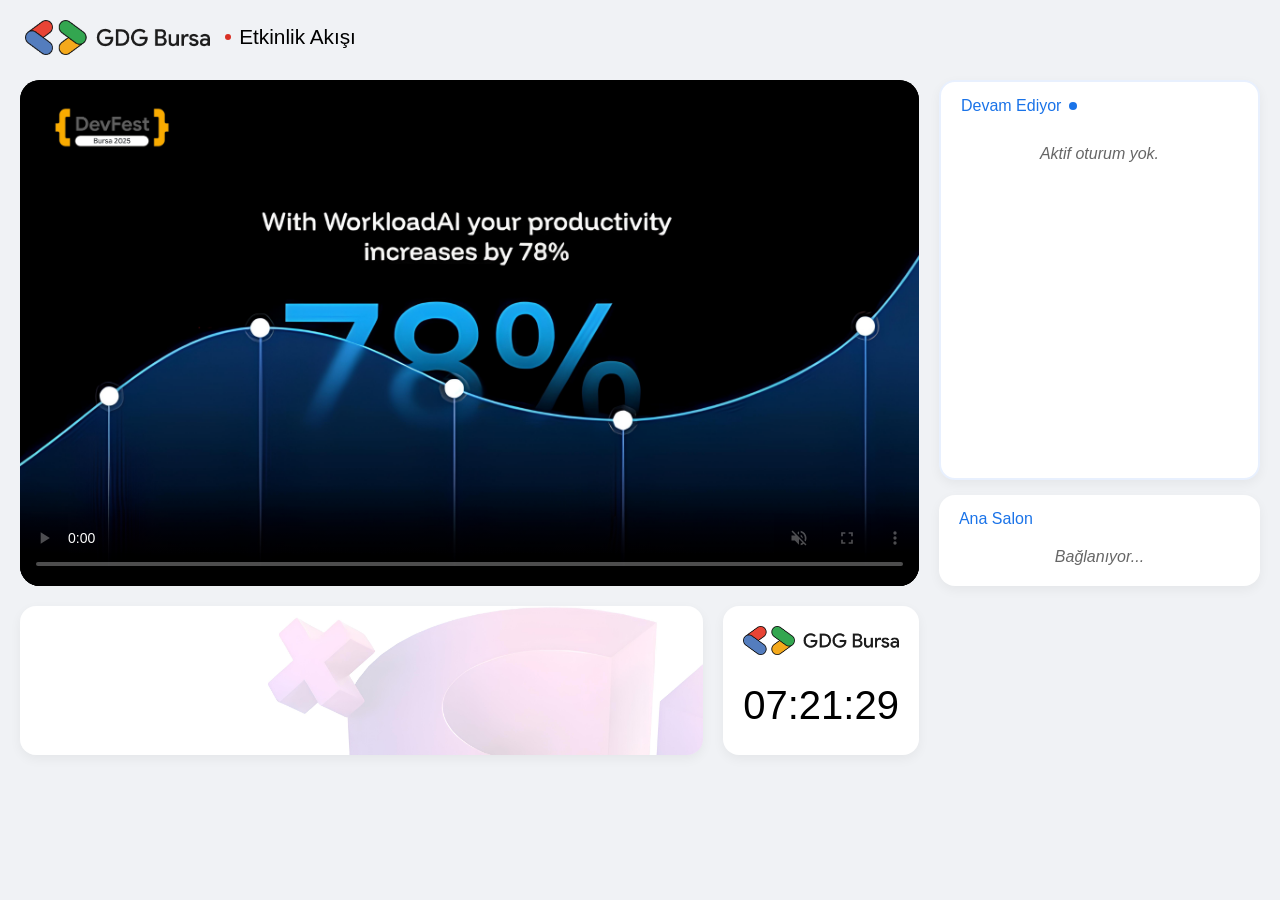
==== commit 213a40a9: "readme.md'yi kendim yazıyorum" ====
--- a/frontend/index.html
+++ b/frontend/index.html
@@ -4,7 +4,7 @@
 <head>
     <meta charset="UTF-8">
     <meta name="viewport" content="width=device-width, initial-scale=1.0">
-    <title>DevFest Bursa Dashboard 2025 - Live</title>
+    <title>DevTV</title>
 
     <style>
         /* =======================================================
@@ -41,40 +41,40 @@
         }
 
         /* =======================================================
-           2. MOBİL BAŞLIK VE ALT BİLGİ 
+           2. BAŞLIK (HEADER) - MASAÜSTÜ VE MOBİL İÇİN
            ======================================================= */
-        .mobile-header,
-        .mobile-footer {
-            display: none;
+        .app-header {
+            display: flex;
+            align-items: center;
+            gap: 15px;
+            /* Logo ve yazı arası boşluk */
+            width: 100%;
             padding: 0 5px;
-            width: 100%;
-        }
-
-        .mobile-header {
-            display: flex;
-            align-items: center;
-            gap: 10px;
-            margin-bottom: -10px;
-        }
-
-        .mobile-header-logo {
-            height: 30px;
+            margin-bottom: 5px;
+        }
+
+        .header-logo {
+            height: 35px;
+            /* Masaüstünde biraz daha büyük olabilir */
             width: auto;
             object-fit: contain;
-        }
-
-        .mobile-header-text {
+            display: block;
+        }
+
+        .header-text {
             display: flex;
             align-items: center;
-            font-size: 1.2rem;
+            font-size: 1.3rem;
             font-weight: 500;
             color: #000;
             margin: 0;
-            gap: 5px;
+            gap: 8px;
+            line-height: 1;
+            /* Dikey hizalamayı iyileştirmek için */
         }
 
         .mobile-footer {
-            display: flex;
+            display: none;
             justify-content: center;
             padding-top: 15px;
         }
@@ -95,7 +95,8 @@
             gap: 20px;
             height: auto;
             align-items: flex-start;
-            margin-top: 20px;
+            margin-top: 0;
+            /* Header geldiği için margin'e gerek kalmayabilir */
         }
 
         /* =======================================================
@@ -108,8 +109,12 @@
             position: relative;
             display: flex;
             flex-direction: column;
-            height: 613px;
-            max-height: 700px;
+            width: 100%;
+            /* Genişlik %100 */
+            height: auto;
+            /* Yükseklik otomatik */
+            aspect-ratio: 16 / 9;
+            /* 16:9 Oranını Koru */
             grid-column: 1 / 2;
             grid-row: 1 / 2;
         }
@@ -140,6 +145,7 @@
             width: 100%;
             height: 100%;
             object-fit: contain;
+            /* Videoyu sığdır */
         }
 
         /* =======================================================
@@ -149,7 +155,6 @@
             display: flex;
             flex-direction: column;
             gap: 15px;
-            /* Kartlar arası boşluk */
             height: auto;
             width: 100%;
             overflow: visible;
@@ -158,7 +163,6 @@
         }
 
         /* --- Animasyonlar --- */
-        /* İlk Yükleme Animasyonu */
         .fade-in {
             animation: fadeIn 0.5s ease-in-out;
         }
@@ -175,7 +179,6 @@
             }
         }
 
-        /* Liste Geçiş Animasyonları */
         .slide-out-right {
             opacity: 0;
             transform: translateX(30px);
@@ -207,7 +210,6 @@
 
         .status-header.upcoming-mode {
             color: #1a73e8;
-            /* Mavi kalabilir veya turuncu yapılabilir */
         }
 
         .status-dot {
@@ -244,9 +246,6 @@
 
         .mobile-status-dot {
             background-color: #d93025;
-        }
-
-        .mobile-header .status-dot {
             width: 6px;
             height: 6px;
         }
@@ -260,12 +259,10 @@
             min-height: 400px;
             transition: border-color 0.3s;
             overflow: hidden;
-            /* Animasyon sırasında taşmaları gizle */
         }
 
         .dynamic-sessions-box.upcoming-mode {
             border-color: #e8f0fe;
-            /* Renk sabit kalsın veya değişsin */
         }
 
         .card-divider {
@@ -274,28 +271,24 @@
             margin: 0 20px;
         }
 
-        /* Sabit Ana Sahne Kartı - BEYAZ TASARIM (Eski Stil) */
+        /* Sabit Ana Sahne Kartı - BEYAZ TASARIM */
         .main-hall-card {
-            /* Standart .card özelliklerini miras alır, ekstra border yok */
             padding: 0;
             display: flex;
             flex-direction: column;
             border: none;
-            /* Kırmızı border kaldırıldı */
         }
 
         .main-hall-header {
-            /* Başlık stili diğer kartlara benzetildi */
-            padding: 15px 20px 5px 20px;
+            padding: 15px 20px 0px 20px;
+            /* Alt boşluk azaltıldı (0px) */
             font-size: 1rem;
             font-weight: 500;
             color: #1a73e8;
-            /* Mavi ton */
             display: flex;
             align-items: center;
             gap: 8px;
             background-color: transparent;
-            /* Arka plan kaldırıldı */
             border: none;
         }
 
@@ -308,7 +301,12 @@
             width: 100%;
         }
 
-        /* Dinamik liste içindeki kartlar */
+        /* Ana Sahne içindeki side-card için özel ayar (Boşluğu kapatmak için) */
+        .main-hall-card .side-card {
+            padding-top: 5px;
+            /* Üst boşluk azaltıldı */
+        }
+
         .dynamic-sessions-box .side-card {
             box-shadow: none;
             background: transparent;
@@ -360,14 +358,19 @@
             flex-shrink: 0;
         }
 
+        /* --- PROFİL FOTOĞRAFI DÜZENLEMESİ (Kare/Orijinal PNG) --- */
         .speaker-img {
             width: 70px;
             height: 70px;
-            border-radius: 50%;
-            object-fit: cover;
-            box-shadow: 0 2px 5px rgba(0, 0, 0, 0.1);
+            border-radius: 0;
+            /* Daireyi kaldırdık */
+            object-fit: contain;
+            /* Resmi sığdır, kesme yapma */
+            box-shadow: none;
+            /* Gölgeyi kaldırdık */
             margin-bottom: 0;
-            background-color: #eee;
+            background-color: transparent;
+            /* Arkaplanı şeffaf yaptık */
         }
 
         .time-btn {
@@ -393,12 +396,7 @@
 
         .olive-btn {
             background-color: #9cab12;
-            /* Zeytin yeşili/Sarımsı */
-        }
-
-        /* Ana Sahne butonu da mavi olsun istiyorsanız blue-btn kullanın, 
-           ayırt edici olsun derseniz farklı bir renk. */
-
+        }
 
         /* =======================================================
            6. SPONSORLAR VE ORGANİZATÖR BÖLÜMÜ
@@ -409,7 +407,8 @@
             display: grid;
             grid-template-columns: 4fr 1fr;
             gap: 20px;
-            margin-top: -26px;
+            margin-top: 0;
+            /* Çakışmayı önlemek için negatif margin kaldırıldı */
         }
 
         .sponsors-card,
@@ -435,8 +434,6 @@
             justify-content: center;
         }
 
-
-
         .slider-container {
             width: 100%;
             overflow: hidden;
@@ -447,7 +444,9 @@
             display: flex;
             width: max-content;
             gap: 40px;
-            animation: scroll 30s linear infinite;
+            /* Döngü Animasyonu */
+            animation: scroll 60s linear infinite;
+            /* Süreyi biraz uzattım daha yavaş aksın */
         }
 
         .slider-track:hover {
@@ -460,11 +459,22 @@
             justify-content: center;
         }
 
+        /* Link sarmalayıcısı için stil: Resmin ortalanmasını koru */
+        .slide a {
+            display: flex;
+            align-items: center;
+            justify-content: center;
+            text-decoration: none;
+        }
+
         .slide img {
-            height: 85px;
+            height: 50px;
+            /* Logo yüksekliği küçültüldü */
             width: auto;
+            max-width: 150px;
+            /* Çok geniş logolar için limit eklendi */
             object-fit: contain;
-            border-radius: 8px;
+            border-radius: 6px;
             box-shadow: 0 2px 4px rgba(0, 0, 0, 0.05);
         }
 
@@ -516,19 +526,23 @@
                 gap: 15px;
             }
 
-            .mobile-header,
             .mobile-footer {
                 display: flex;
             }
 
-            .mobile-header {
+            .app-header {
+                /* Mobilde de aynı stil korunabilir, margin ayarlanabilir */
                 margin-top: 0;
                 margin-bottom: 5px;
                 padding: 0 10px;
             }
 
-            .mobile-footer {
-                padding: 15px 10px 0 10px;
+            .header-logo {
+                height: 30px;
+            }
+
+            .header-text {
+                font-size: 1.2rem;
             }
 
             .top-section {
@@ -558,10 +572,11 @@
 <body>
     <div class="dashboard-container">
 
-        <header class="mobile-header">
-            <img src="gdg-logo.png" alt="GDG Bursa Logo" class="mobile-header-logo">
-
-            <div class="mobile-header-text">
+        <!-- Header Artık Hem Masaüstü Hem Mobilde Görünür -->
+        <header class="app-header">
+            <img src="gdg-logo.png" alt="GDG Bursa Logo" class="header-logo">
+
+            <div class="header-text">
                 <div class="status-dot pulse-animation mobile-status-dot"></div>
                 Etkinlik Akışı
             </div>
@@ -600,7 +615,7 @@
 
                 <!-- 2. Bölüm: Sabit Ana Sahne Kartı (Beyaz Tasarım) -->
                 <div class="card main-hall-card">
-                    <div class="main-hall-header">
+                    <div class="main-hall-header" id="mainHallHeader">
                         Ana Salon
                     </div>
                     <div id="mainHallContent">
@@ -614,8 +629,6 @@
             <div class="sponsors-group">
 
                 <div class="card sponsors-card">
-
-
                     <div class="slider-container">
                         <!-- JS ile doldurulacak -->
                         <div class="slider-track" id="sponsorTrack">
@@ -649,7 +662,8 @@
         let store = {
             activeSessions: [],
             upcomingSessions: [],
-            mainHall: null
+            mainHall: null,
+            hall5: null // ID 5 verisi için yer tutucu
         };
 
         // --- GÖRÜNÜM KONTROLÜ ---
@@ -715,9 +729,15 @@
         // Endpoint: /ws/1/current
         function handleMainHallData(data) {
             const container = document.getElementById('mainHallContent');
+            const headerTitle = document.getElementById('mainHallHeader');
             const slot = data.current_slot;
 
-            // 1. Benzersiz bir anahtar oluştur (ID'ye göre)
+            // 1. Başlığı API'den gelen veriyle güncelle
+            if (headerTitle) {
+                headerTitle.textContent = data.workshop_name || 'Ana Salon';
+            }
+
+            // 2. Benzersiz bir anahtar oluştur (ID'ye göre)
             // Böylece sadece konuşmacı/oturum değiştiğinde render işlemi yaparız.
             let currentKey = "";
             if (slot) {
@@ -731,7 +751,7 @@
                 currentKey = "empty";
             }
 
-            // 2. Eğer içerik (key) aynıysa, DOM'u güncelleme. 
+            // 3. Eğer içerik (key) aynıysa, DOM'u güncelleme. 
             // Bu sayede animasyon (fade-in) tekrar tekrar çalışmaz.
             if (currentKey === lastMainHallKey) return;
 
@@ -745,7 +765,7 @@
                 container.innerHTML = `
                     <div class="side-card fade-in">
                         <div class="card-info">
-                            <span class="meta-tag" style="color:#1a73e8;">${data.workshop_name || 'Ana Salon'}</span>
+                            <!-- Başlık yukarı taşındığı için buradan kaldırıldı -->
                             <h4>${slot.faciliator.name}</h4>
                             <p class="desc">${slot.faciliator.topic || ''}</p>
                         </div>
@@ -775,6 +795,15 @@
         }
 
         // ===================================================
+        // 2.1 ID 5 VERİSİNİ YÖNETME (Ekrana basmıyoruz, sadece alıyoruz)
+        // ===================================================
+        function handleHall5Data(data) {
+            // Veriyi store'a kaydediyoruz, gerekirse ilerde kullanılabilir.
+            store.hall5 = data;
+            console.log("ID 5 Data received:", data);
+        }
+
+        // ===================================================
         // 3. DİNAMİK LİSTE (ROTATION) MANTIĞI
         // ===================================================
 
@@ -810,10 +839,10 @@
 
                 if (list.length > 0) {
                     list.forEach((item, index) => {
+                        // FİLTRELEME BURADA: ID 5 listede gösterilmeyecek
+                        if (item.workshop_id == 5) return;
+
                         const slot = item.slot;
-
-                        // Ana Sahne (ID: 1) zaten aşağıda sabit olduğu için listeden gizliyoruz
-                        if (item.workshop_id == 1) return;
 
                         const html = `
                         <div class="side-card">
@@ -845,6 +874,9 @@
 
                 if (list.length > 0) {
                     list.forEach((slot, index) => {
+                        // Eğer upcoming verisinde workshop_id varsa burada da filtrelemek gerekebilir
+                        // Ancak şimdilik sadece active kısmında kesin id 1 ve 5 var.
+
                         const html = `
                         <div class="side-card">
                             <div class="card-info">
@@ -918,17 +950,30 @@
             videoQueue = [];
 
             if (data.sponsors && data.sponsors.length > 0) {
-                data.sponsors.forEach(sponsor => {
-                    const slide = document.createElement('div');
-                    slide.className = 'slide';
-                    const img = document.createElement('img');
-                    img.src = getImageUrl(sponsor.logo);
-                    slide.appendChild(img);
-                    track.appendChild(slide);
-
+                // Sponsor listesinin HTML'ini oluştur
+                const sponsorsHtml = data.sponsors.map(sponsor => {
                     if (sponsor.advertise_video) videoQueue.push(getImageUrl(sponsor.advertise_video));
-                });
-                track.innerHTML += track.innerHTML;
+
+                    let content = `<img src="${getImageUrl(sponsor.logo)}" alt="Sponsor">`;
+                    if (sponsor.website) {
+                        content = `<a href="${sponsor.website}" target="_blank">${content}</a>`;
+                    }
+
+                    return `
+                        <div class="slide">
+                            ${content}
+                        </div>
+                    `;
+                }).join('');
+
+                // Sonsuz döngü (infinite scroll) efekti için:
+                // İçeriği ekrana sığacak ve taşacak kadar ÇOK kez kopyala.
+                // 50px logo + 40px gap = ~90px. 
+                // Full HD ekran 1920px. 20 tane yeterli olur ama garanti olsun diye 12 set kopyalıyoruz.
+                // Bu sayede CSS translateX(-50%) animasyonu devreye girdiğinde asla boşluk görünmez.
+
+                const repeatCount = 12;
+                track.innerHTML = new Array(repeatCount).fill(sponsorsHtml).join('');
 
                 const player = document.getElementById('mainVideoPlayer');
                 if (player.paused && videoQueue.length > 0 && !player.getAttribute('src')) {
@@ -965,7 +1010,7 @@
             connectWebSocket('/ws/sponsors', handleSponsorsData);
             connectWebSocket('/ws/current', handleActiveData);
             connectWebSocket('/ws/upcoming', handleUpcomingData);
-            connectWebSocket('/ws/1/current', handleMainHallData);
+            connectWebSocket('/ws/5/current', handleMainHallData);
 
             // İlk verilerin gelmesi için biraz bekle, sonra rotasyonu başlat
             setTimeout(startRotationLoop, 1000);
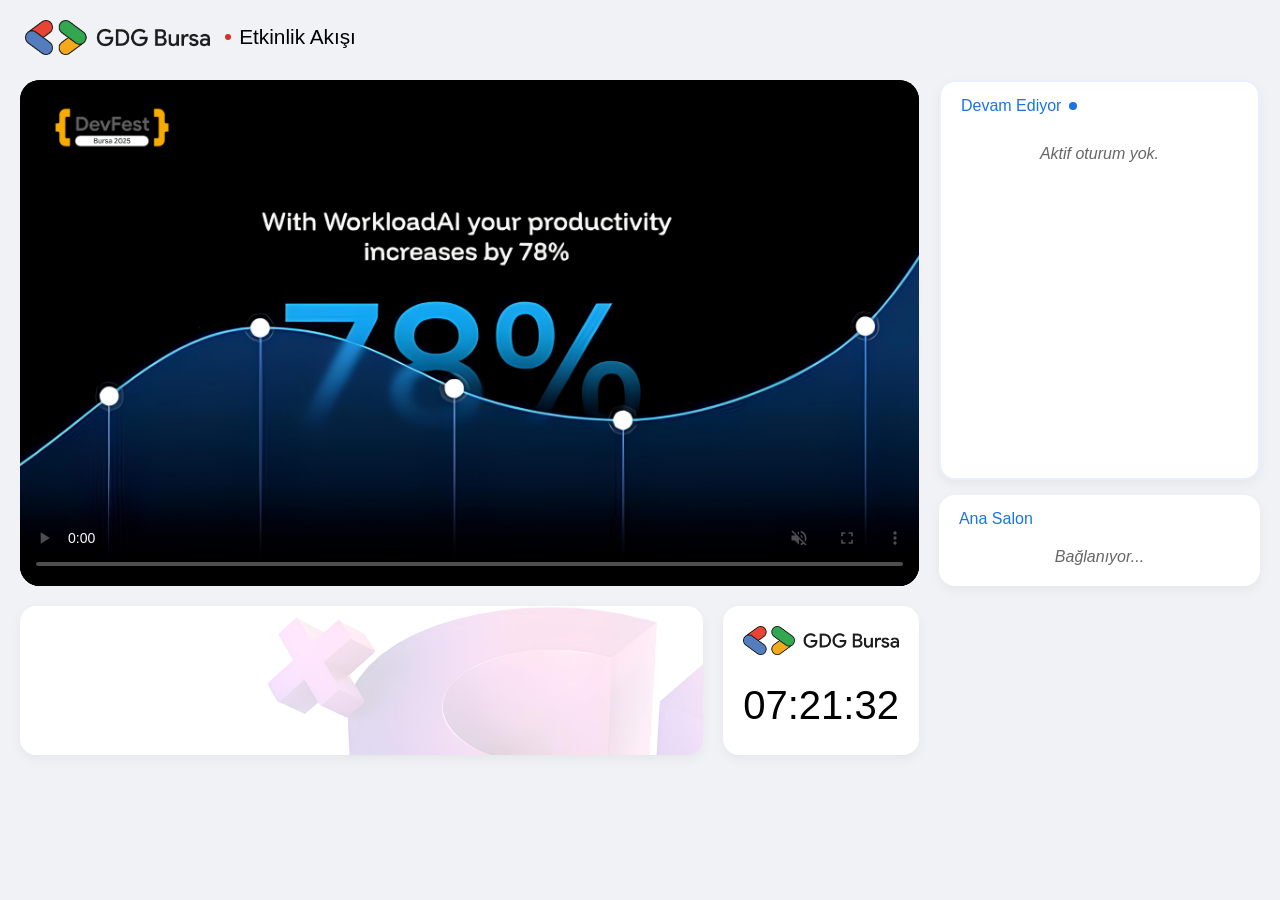
==== commit 678bdd31: "dokümantasyon tamamlandı bişey değişene kadar budur" ====
--- a/frontend/index.html
+++ b/frontend/index.html
@@ -645,7 +645,7 @@
         </div>
 
         <footer class="mobile-footer">
-            <img src="devfest-siyah.png" alt="DevFest Logo">
+            <img src="devfest-icon.png" alt="DevFest Logo">
         </footer>
 
     </div>
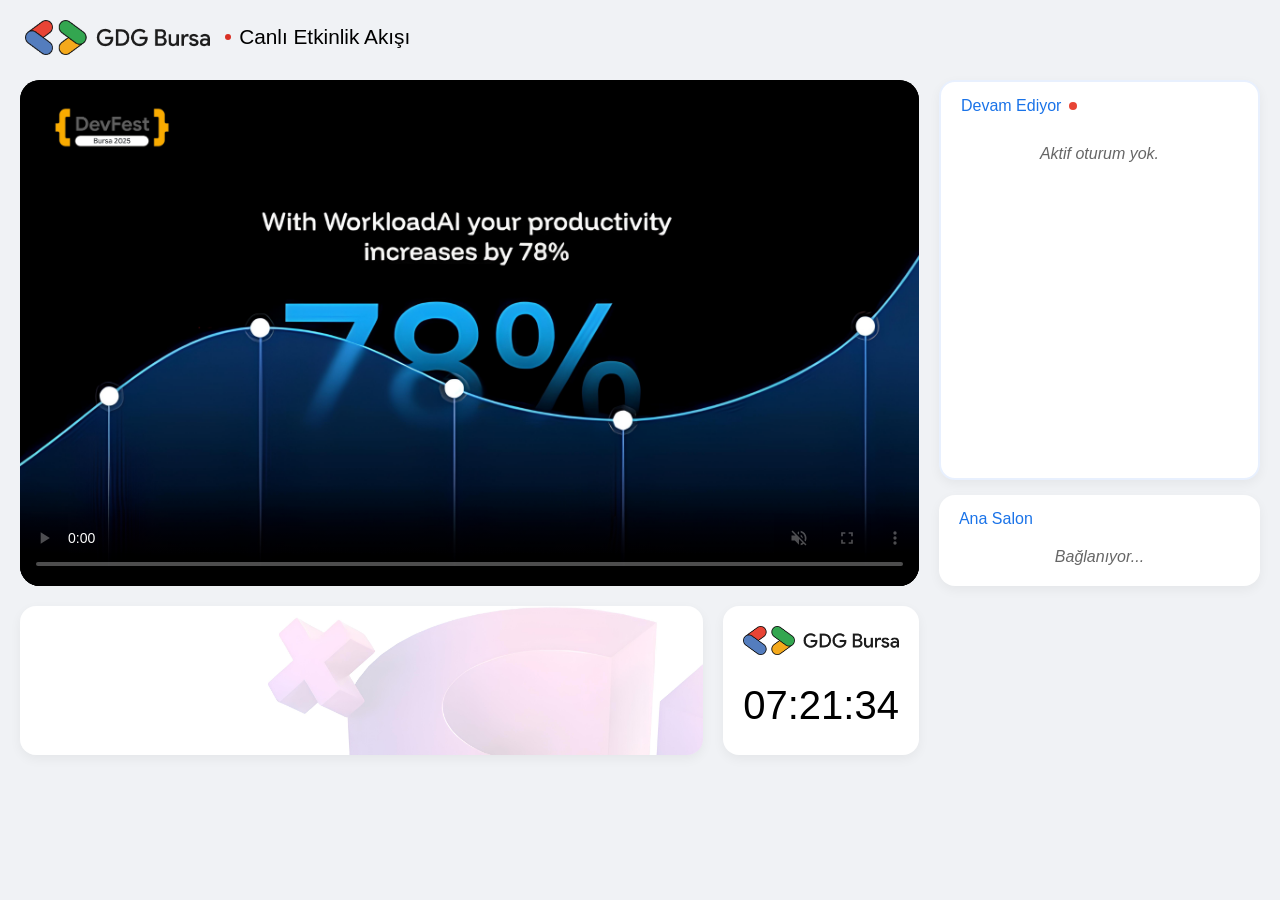
==== commit d2b60099: "uzun zaman sonra ilk commit. health.go Protobuf temelli bir sisteme geçti ve bunu aktif kullanacağım" ====
--- a/frontend/index.html
+++ b/frontend/index.html
@@ -5,6 +5,7 @@
     <meta charset="UTF-8">
     <meta name="viewport" content="width=device-width, initial-scale=1.0">
     <title>DevTV</title>
+    <link rel="icon" href='data:image/svg+xml,<svg xmlns="http://www.w3.org/2000/svg" viewBox="0 0 16.73 9.25"><defs><style>.cls-1{fill:%23f1a820;}.cls-2{fill:%23141414;}.cls-3{fill:%23e84535;}.cls-4{fill:%2335a64d;}.cls-5{fill:%23547ec0;}</style></defs><g><rect class="cls-3" x="-.3" y="1.49" width="8.2" height="3.54" rx="1.77" ry="1.77" transform="translate(-1.19 2.83) rotate(-35.7)"/><path class="cls-2" d="M1.91,6.53c-.59,0-1.18-.28-1.55-.79-.61-.85-.42-2.05.44-2.66L4.58.36c.85-.61,2.05-.42,2.66.44h0c.3.41.42.92.33,1.42-.08.5-.36.94-.77,1.24l-3.78,2.72c-.34.24-.72.36-1.11.36ZM5.68.27c-.33,0-.66.1-.95.31L.95,3.29c-.73.53-.9,1.55-.37,2.28.53.73,1.55.9,2.28.37l3.78-2.72c.35-.26.59-.63.66-1.06.07-.43-.03-.86-.29-1.22h0c-.32-.44-.82-.68-1.33-.68Z"/><rect class="cls-5" x="2.03" y="1.88" width="3.54" height="8.2" rx="1.77" ry="1.77" transform="translate(-3.28 5.57) rotate(-54.3)"/><path class="cls-2" d="M5.68,9.25c-.39,0-.77-.12-1.11-.36L.79,6.17C-.06,5.56-.26,4.36.36,3.51H.36c.61-.85,1.81-1.05,2.66-.44l3.78,2.72c.41.3.69.74.77,1.24.08.5-.04,1.01-.33,1.42-.37.52-.96.79-1.55.79ZM.58,3.67h0c-.53.73-.36,1.76.37,2.28l3.78,2.72c.73.53,1.76.36,2.28-.37.26-.35.36-.79.29-1.22s-.3-.81-.66-1.06l-3.78-2.72c-.73-.53-1.76-.36-2.28.37Z"/><rect class="cls-1" x="8.84" y="4.21" width="8.2" height="3.54" rx="1.77" ry="1.77" transform="translate(-1.06 8.67) rotate(-35.7)"/><path class="cls-2" d="M11.05,9.25c-.59,0-1.18-.28-1.55-.79-.3-.41-.42-.92-.33-1.42.08-.5.36-.94.77-1.24l3.78-2.72c.41-.3.92-.42,1.42-.33.5.08.94.36,1.24.77.61.85.42,2.05-.44,2.66l-3.78,2.72c-.34.24-.72.36-1.11.36ZM14.82,2.99c-.34,0-.67.11-.95.31l-3.78,2.72c-.35.26-.59.63-.66,1.06s.03.86.29,1.22c.53.73,1.55.9,2.28.37l3.78-2.72c.73-.53.9-1.55.37-2.28h0c-.26-.35-.63-.59-1.06-.66-.09-.01-.18-.02-.27-.02Z"/><rect class="cls-4" x="11.17" y="-.84" width="3.54" height="8.2" rx="1.77" ry="1.77" transform="translate(2.74 11.86) rotate(-54.3)"/><path class="cls-2" d="M14.82,6.53c-.4,0-.78-.12-1.11-.36l-3.78-2.72c-.41-.3-.69-.74-.77-1.24-.08.5.04-1.01.33-1.42h0c.61-.85,1.81-1.05,2.66-.44l3.78,2.72c.85.61,1.05,1.81.44,2.66-.3.41-.74.69-1.24.77-.1.02-.21.03-.31.03ZM9.72.95c-.26.35-.36.79-.29,1.22s.3.81.66,1.06l3.78,2.72c.35.26.79.36,1.22.29.43-.07.81-.3,1.06-.66.53-.73.36-1.76-.37-2.28l-3.78-2.72c-.73-.53-1.76-.36-2.28.37h0Z"/></g></svg>'>
 
     <style>
         /* =======================================================
@@ -156,6 +157,7 @@
             flex-direction: column;
             gap: 15px;
             height: auto;
+            /* İÇERİK KADAR UZASIN */
             width: 100%;
             overflow: visible;
             grid-row: 1 / 3;
@@ -215,12 +217,12 @@
         .status-dot {
             width: 8px;
             height: 8px;
-            background-color: #1a73e8;
+            background-color: #e74435;
             border-radius: 50%;
         }
 
         .status-dot.upcoming-dot {
-            background-color: #e37400;
+            background-color: #368cdc;
         }
 
         .pulse-animation {
@@ -257,8 +259,12 @@
             flex-direction: column;
             border: 2px solid #e8f0fe;
             min-height: 400px;
+            /* Minimum yükseklik korunur */
+            height: auto;
+            /* İÇERİK ARTARSA UZASIN */
             transition: border-color 0.3s;
-            overflow: hidden;
+            overflow: visible;
+            /* TAŞMAYA İZİN VER (GİZLEME) */
         }
 
         .dynamic-sessions-box.upcoming-mode {
@@ -277,6 +283,8 @@
             display: flex;
             flex-direction: column;
             border: none;
+            margin-top: auto;
+            /* Eğer üstteki kutu kısaysa bile bunu aşağı itmez, ama esnek yapıda çalışır */
         }
 
         .main-hall-header {
@@ -340,14 +348,19 @@
             line-height: 1.3;
         }
 
+        /* GÜNCELLEME: Konu başlığı kısıtlaması kaldırıldı.
+           Artık 2 satırla sınırlı değil, ne kadar uzunsa o kadar yer kaplayacak.
+        */
         .desc {
             font-size: 0.85rem;
             color: #666;
             margin-bottom: 5px;
-            display: -webkit-box;
-            -webkit-line-clamp: 2;
-            -webkit-box-orient: vertical;
-            overflow: hidden;
+            
+            /* KISITLAMA İPTAL EDİLDİ */
+            /* display: -webkit-box; */
+            /* -webkit-line-clamp: 2; */
+            /* -webkit-box-orient: vertical; */
+            /* overflow: hidden; */
         }
 
         .speaker-area {
@@ -358,19 +371,25 @@
             flex-shrink: 0;
         }
 
-        /* --- PROFİL FOTOĞRAFI DÜZENLEMESİ (Kare/Orijinal PNG) --- */
+        /* --- PROFİL FOTOĞRAFI DÜZENLEMESİ --- */
         .speaker-img {
             width: 70px;
             height: 70px;
-            border-radius: 0;
-            /* Daireyi kaldırdık */
-            object-fit: contain;
+            border-radius: 50%;
+            /* Kare varsayılan */
+            object-fit: cover;
             /* Resmi sığdır, kesme yapma */
             box-shadow: none;
             /* Gölgeyi kaldırdık */
             margin-bottom: 0;
             background-color: transparent;
             /* Arkaplanı şeffaf yaptık */
+
+            /* --- İSTEDİĞİNDE YUVARLAK YAPMAK İÇİN AŞAĞIDAKİ YORUMU KALDIRIP KULLANABİLİRSİN --- */
+            /*
+            border-radius: 50%;
+            object-fit: cover;
+            */
         }
 
         .time-btn {
@@ -556,10 +575,21 @@
                 display: none;
             }
 
+            /* Sidebar - GÜNCELLENMİŞ */
             .sidebar {
-                grid-row: auto;
-                grid-column: auto;
+                display: flex;
+                flex-direction: column;
+                gap: 15px;
+
+                /* height: auto; diyerek içeriği kadar yer kaplamasını sağlıyoruz */
+                height: auto;
+
                 width: 100%;
+                grid-row: 1 / 3;
+                grid-column: 2 / 3;
+
+                /* Grid içinde içeriğin dikeyde hizalanması için */
+                align-self: start;
             }
 
             .sponsors-group {
@@ -578,7 +608,7 @@
 
             <div class="header-text">
                 <div class="status-dot pulse-animation mobile-status-dot"></div>
-                Etkinlik Akışı
+                Canlı Etkinlik Akışı
             </div>
         </header>
 
@@ -668,7 +698,7 @@
 
         // --- GÖRÜNÜM KONTROLÜ ---
         let rotationState = 'active';
-        const ROTATION_INTERVAL = 30000; // 30 Saniye
+        const ROTATION_INTERVAL = 10000; // 30 Saniye
 
         function getImageUrl(path) {
             if (!path) return 'https://via.placeholder.com/150?text=GDG+Bursa';
@@ -835,7 +865,10 @@
                 headerTitle.classList.remove('upcoming-mode');
                 headerTitle.innerHTML = `Devam Ediyor <div class="status-dot pulse-animation"></div>`;
 
-                const list = store.activeSessions.slice(0, 4);
+                // --- DEĞİŞİKLİK BURADA: LIMIT KALDIRILDI ---
+                // Eskiden: const list = store.activeSessions.slice(0, 4);
+                // Şimdi: Limit yok, hepsi gelsin.
+                const list = store.activeSessions;
 
                 if (list.length > 0) {
                     list.forEach((item, index) => {
@@ -870,7 +903,10 @@
                 headerTitle.classList.add('upcoming-mode');
                 headerTitle.innerHTML = `Sıradaki Oturumlar <div class="status-dot upcoming-dot"></div>`;
 
-                const list = store.upcomingSessions.slice(0, 4);
+                // --- DEĞİŞİKLİK BURADA: LIMIT KALDIRILDI (VEYA ARTIRILDI) ---
+                // Eskiden: const list = store.upcomingSessions.slice(0, 4);
+                // Şimdi: Maksimum 20 göster (neredeyse limitsiz)
+                const list = store.upcomingSessions.slice(0, 20);
 
                 if (list.length > 0) {
                     list.forEach((slot, index) => {
